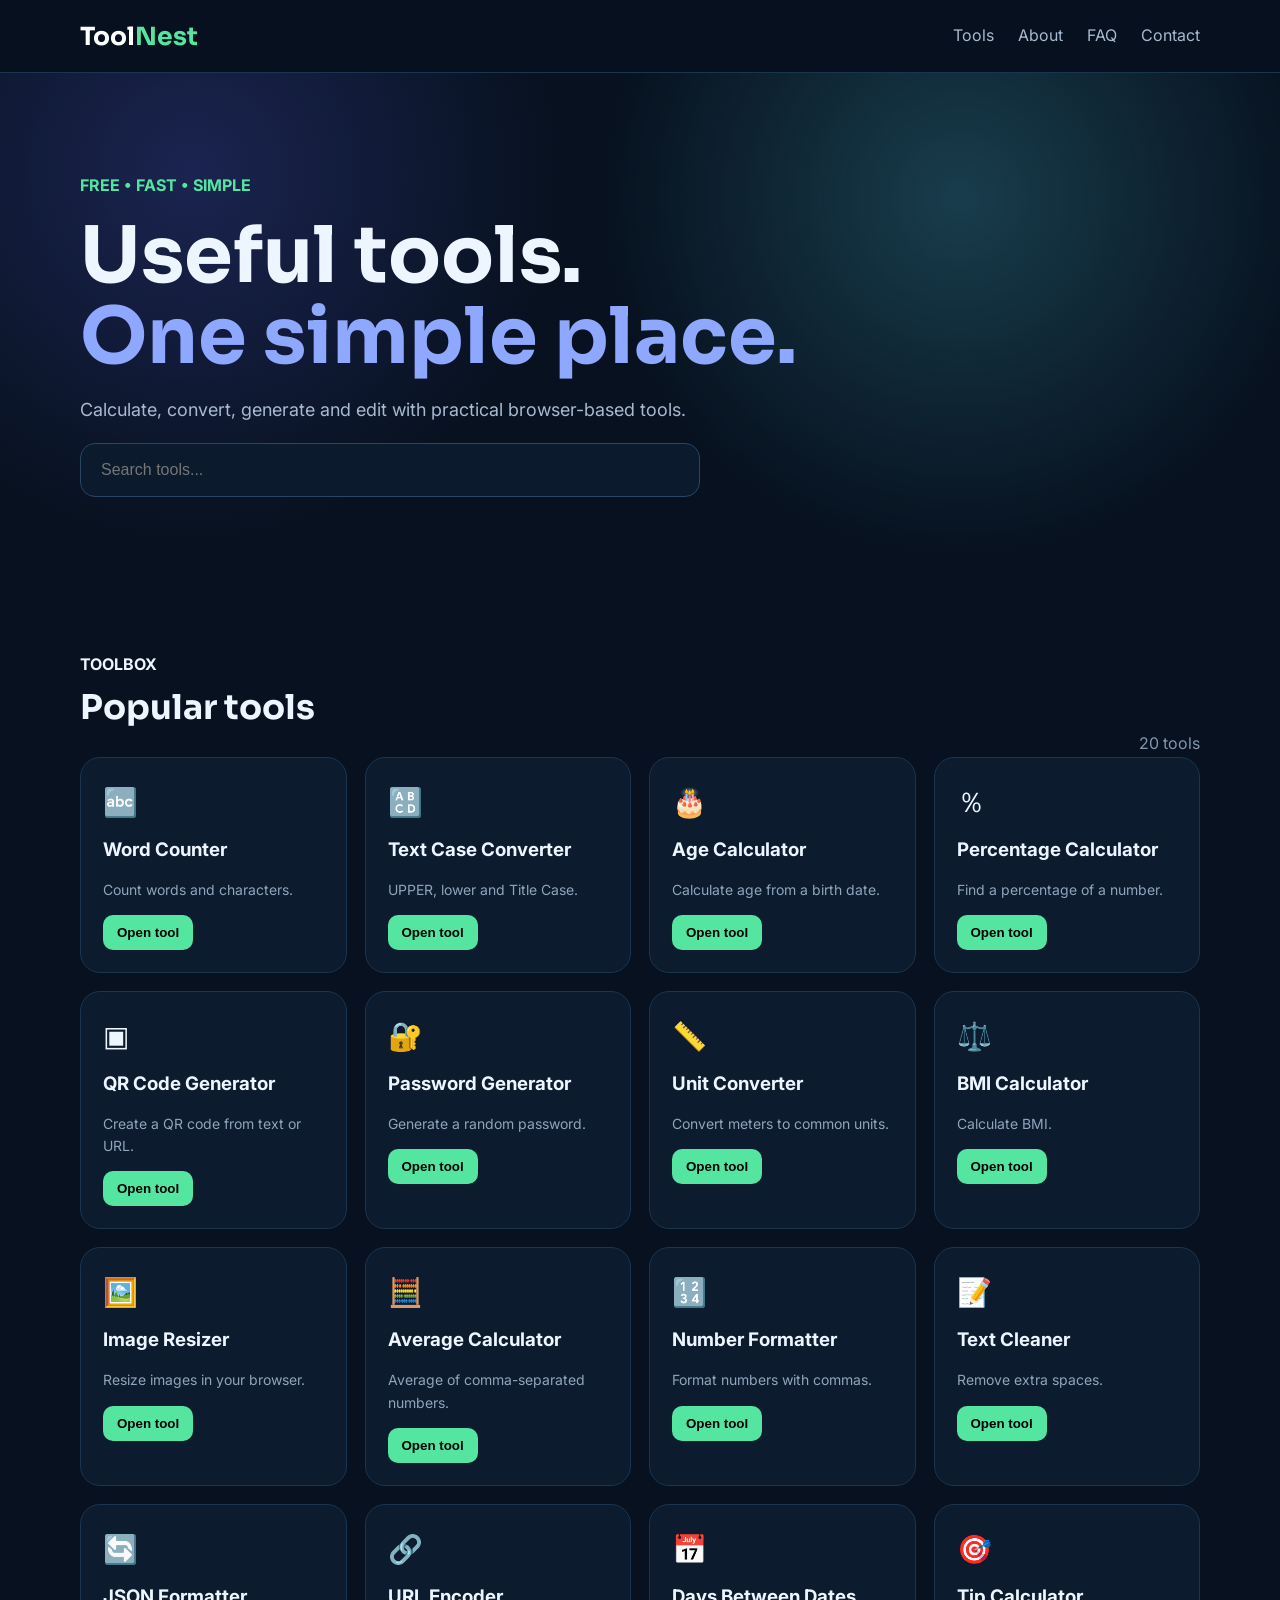
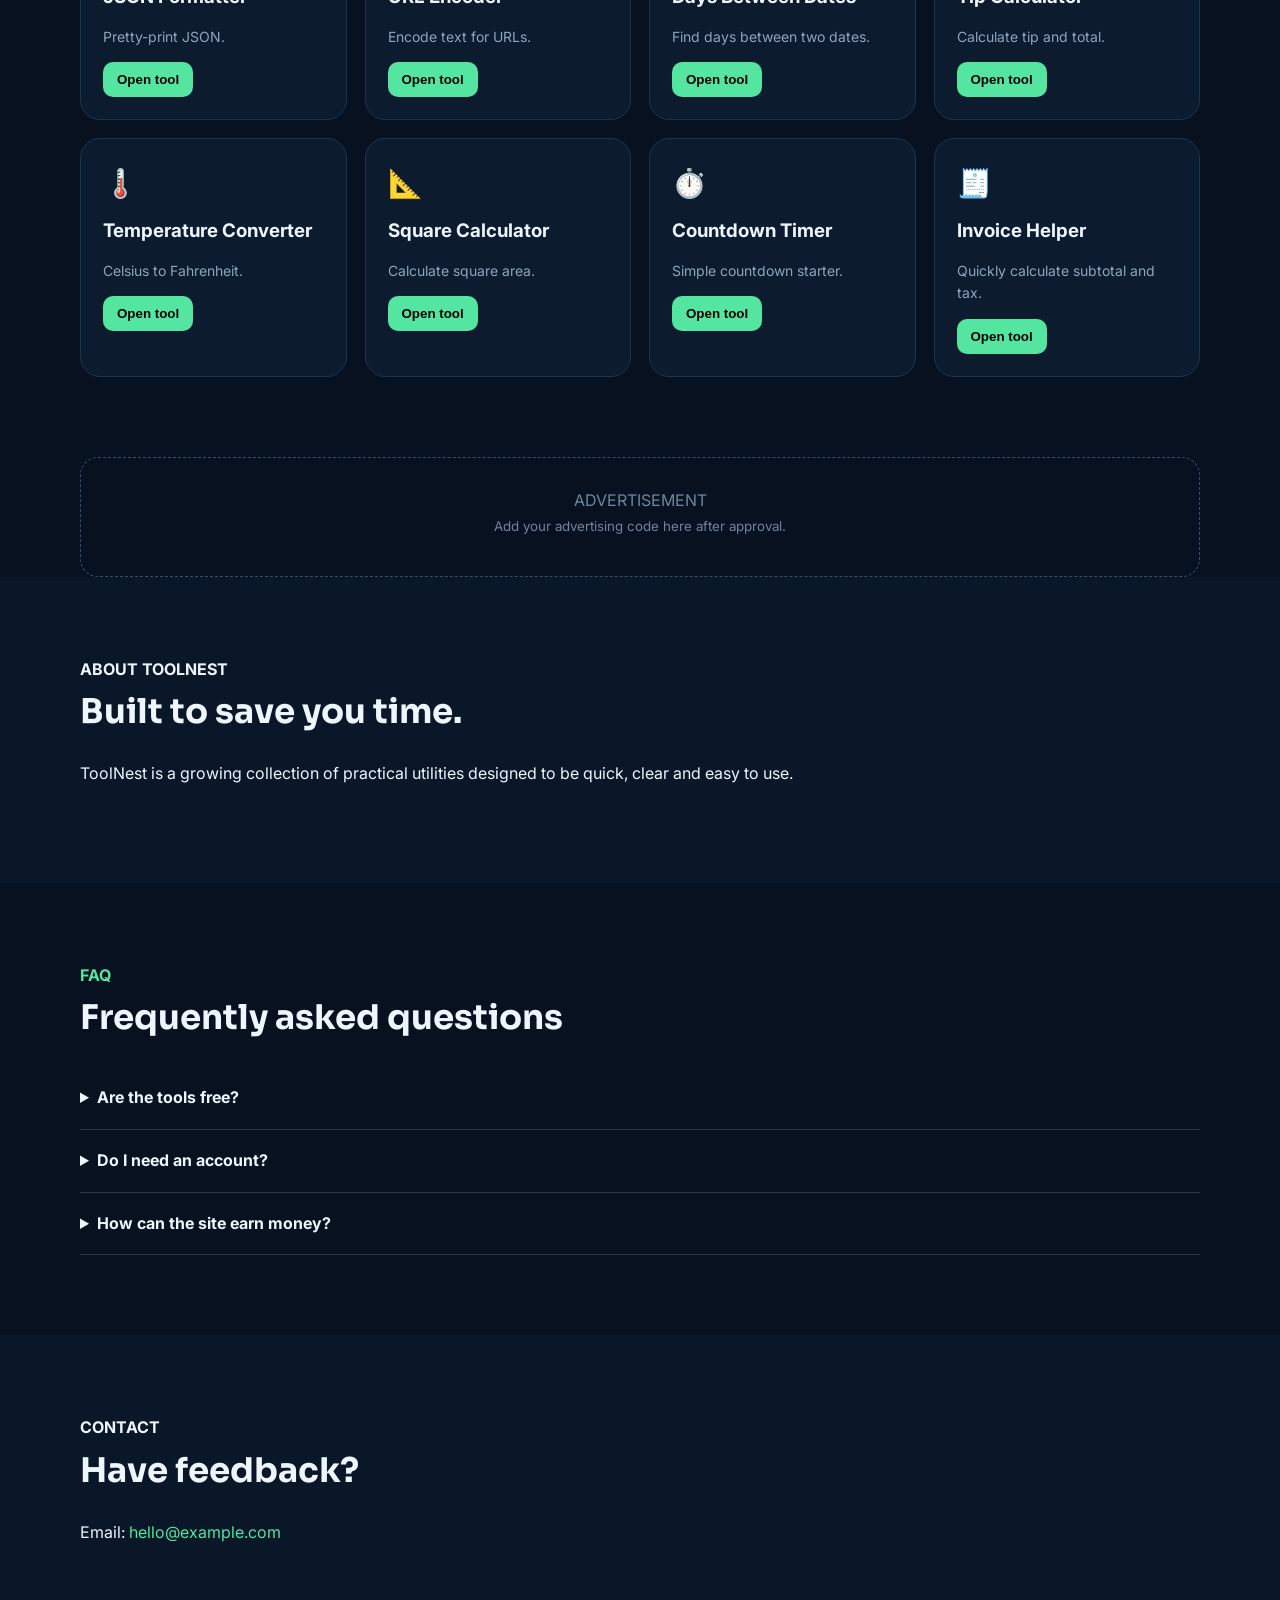
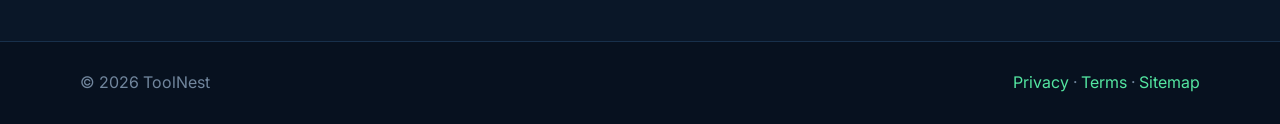
==== index.html @ 3f9b8e2f "Add files via upload" ====
<!doctype html><html lang="en"><head><meta charset="utf-8"><meta name="viewport" content="width=device-width,initial-scale=1"><title>ToolNest — Free Online Tools</title><meta name="description" content="Fast, simple and free online tools for everyday tasks."><meta name="robots" content="index,follow"><link rel="stylesheet" href="style.css"></head><body>
<header><div class="wrap nav"><a class="logo" href="#">Tool<span>Nest</span></a><nav><a href="#tools">Tools</a><a href="#about">About</a><a href="#faq">FAQ</a><a href="#contact">Contact</a></nav></div></header>
<section class="hero"><div class="wrap"><b>FREE • FAST • SIMPLE</b><h1>Useful tools.<br><span>One simple place.</span></h1><p>Calculate, convert, generate and edit with practical browser-based tools.</p><input id="search" placeholder="Search tools..."></div></section>
<section id="tools" class="wrap section"><div class="head"><div><b>TOOLBOX</b><h2>Popular tools</h2></div><span id="count"></span></div><div id="grid" class="grid"></div></section>
<div class="adbox wrap">ADVERTISEMENT<br><small>Add your advertising code here after approval.</small></div>
<section id="about" class="alt section"><div class="wrap"><b>ABOUT TOOLNEST</b><h2>Built to save you time.</h2><p>ToolNest is a growing collection of practical utilities designed to be quick, clear and easy to use.</p></div></section>
<section id="faq" class="wrap section"><b>FAQ</b><h2>Frequently asked questions</h2><details><summary>Are the tools free?</summary><p>Yes, the starter tools are free to use.</p></details><details><summary>Do I need an account?</summary><p>No account is required for the current tools.</p></details><details><summary>How can the site earn money?</summary><p>Advertising may be added after meeting the relevant platform requirements and policies.</p></details></section>
<section id="contact" class="alt section"><div class="wrap"><b>CONTACT</b><h2>Have feedback?</h2><p>Email: <a href="mailto:hello@example.com">hello@example.com</a></p></div></section>
<footer><div class="wrap"><span>© 2026 ToolNest</span><span><a href="privacy.html">Privacy</a> · <a href="terms.html">Terms</a> · <a href="sitemap.xml">Sitemap</a></span></div></footer><script src="script.js"></script></body></html>
---- style.css ----
@import url('https://fonts.googleapis.com/css2?family=Inter:wght@400;600;700;800&family=Sora:wght@600;700&display=swap');*{box-sizing:border-box}html{scroll-behavior:smooth}body{margin:0;background:#07111f;color:#edf5ff;font-family:Inter,Arial;line-height:1.6}a{color:#54e6a1;text-decoration:none}.wrap{width:min(1120px,92%);margin:auto}header{position:sticky;top:0;z-index:5;background:#07111fe8;backdrop-filter:blur(14px);border-bottom:1px solid #1a3550}.nav{height:72px;display:flex;justify-content:space-between;align-items:center}.logo{font:700 25px Sora;color:white}.logo span,.hero b,.section>b{color:#54e6a1}nav{display:flex;gap:24px}nav a{color:#a9bad0}.hero{padding:100px 0 75px;background:radial-gradient(circle at 75% 25%,#183d4c,transparent 35%),radial-gradient(circle at 15% 20%,#1b2450,transparent 32%)}.hero h1{font:700 clamp(44px,7vw,78px)/1.05 Sora;margin:16px 0}.hero h1 span{color:#8ea8ff}.hero p{max-width:650px;color:#a9bad0;font-size:18px}.hero input{width:min(620px,100%);padding:17px 20px;border:1px solid #294663;border-radius:15px;background:#0b1a2d;color:white;font-size:16px;outline:0}.section{padding:80px 0}.section h2{font:700 34px Sora;margin:8px 0 28px}.head{display:flex;justify-content:space-between;align-items:end}.head>span{color:#8297ae}.grid{display:grid;grid-template-columns:repeat(4,1fr);gap:18px}.card{background:#0c1b2e;border:1px solid #1b3550;border-radius:20px;padding:22px;min-height:185px;transition:.2s}.card:hover{transform:translateY(-4px);border-color:#54e6a1}.icon{font-size:28px}.card h3{margin:10px 0 5px}.card p{color:#8fa5bc;font-size:14px}.card button{border:0;border-radius:10px;padding:10px 14px;background:#54e6a1;font-weight:800;cursor:pointer}.adbox{min-height:120px;border:1px dashed #31506d;border-radius:18px;text-align:center;padding:30px;color:#6f859d}.alt{background:#0a1728}.alt .wrap{width:min(1120px,92%)}details{padding:18px 0;border-bottom:1px solid #213a55}summary{cursor:pointer;font-weight:700}details p{color:#8fa5bc}footer{border-top:1px solid #18304b;padding:28px 0;color:#71869d}footer .wrap{display:flex;justify-content:space-between}@media(max-width:900px){.grid{grid-template-columns:repeat(2,1fr)}}@media(max-width:600px){nav{gap:12px;font-size:13px}.hero{padding:70px 0 50px}.grid{grid-template-columns:1fr}footer .wrap{flex-direction:column;gap:12px}}
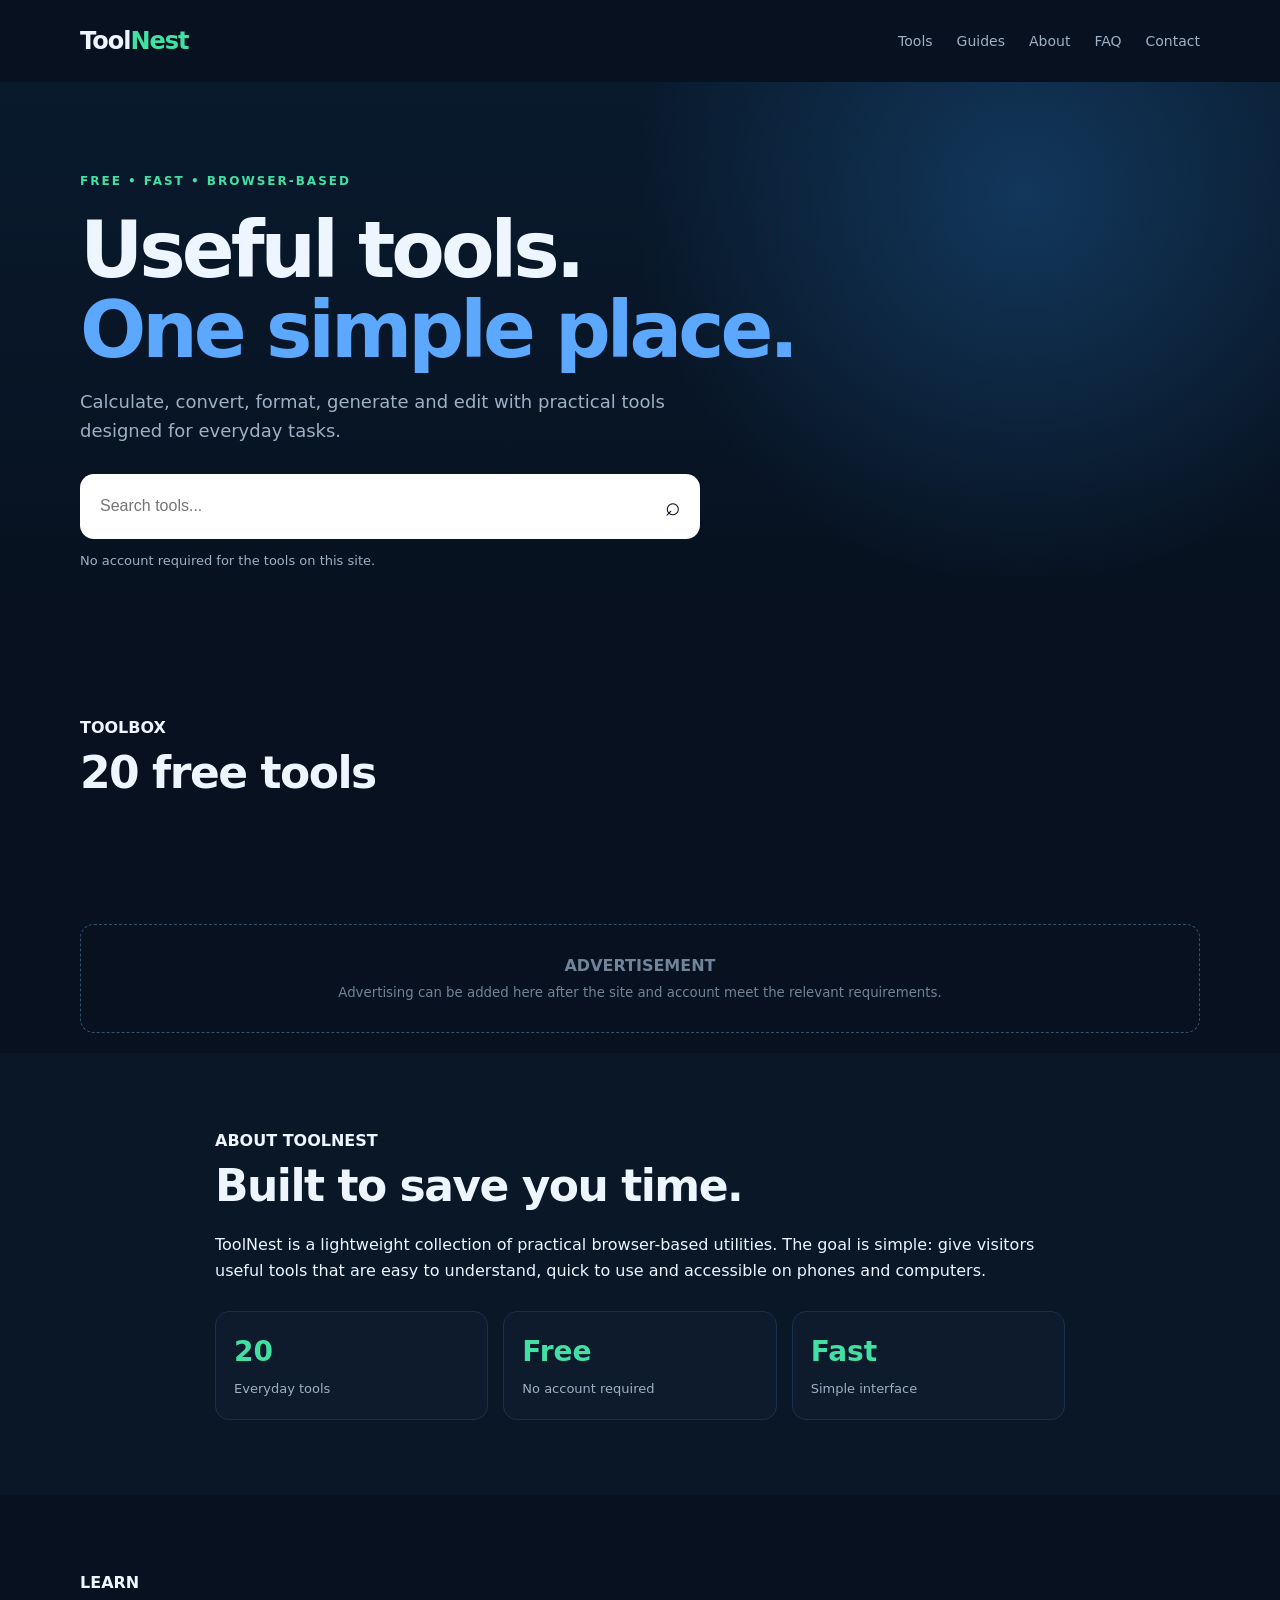
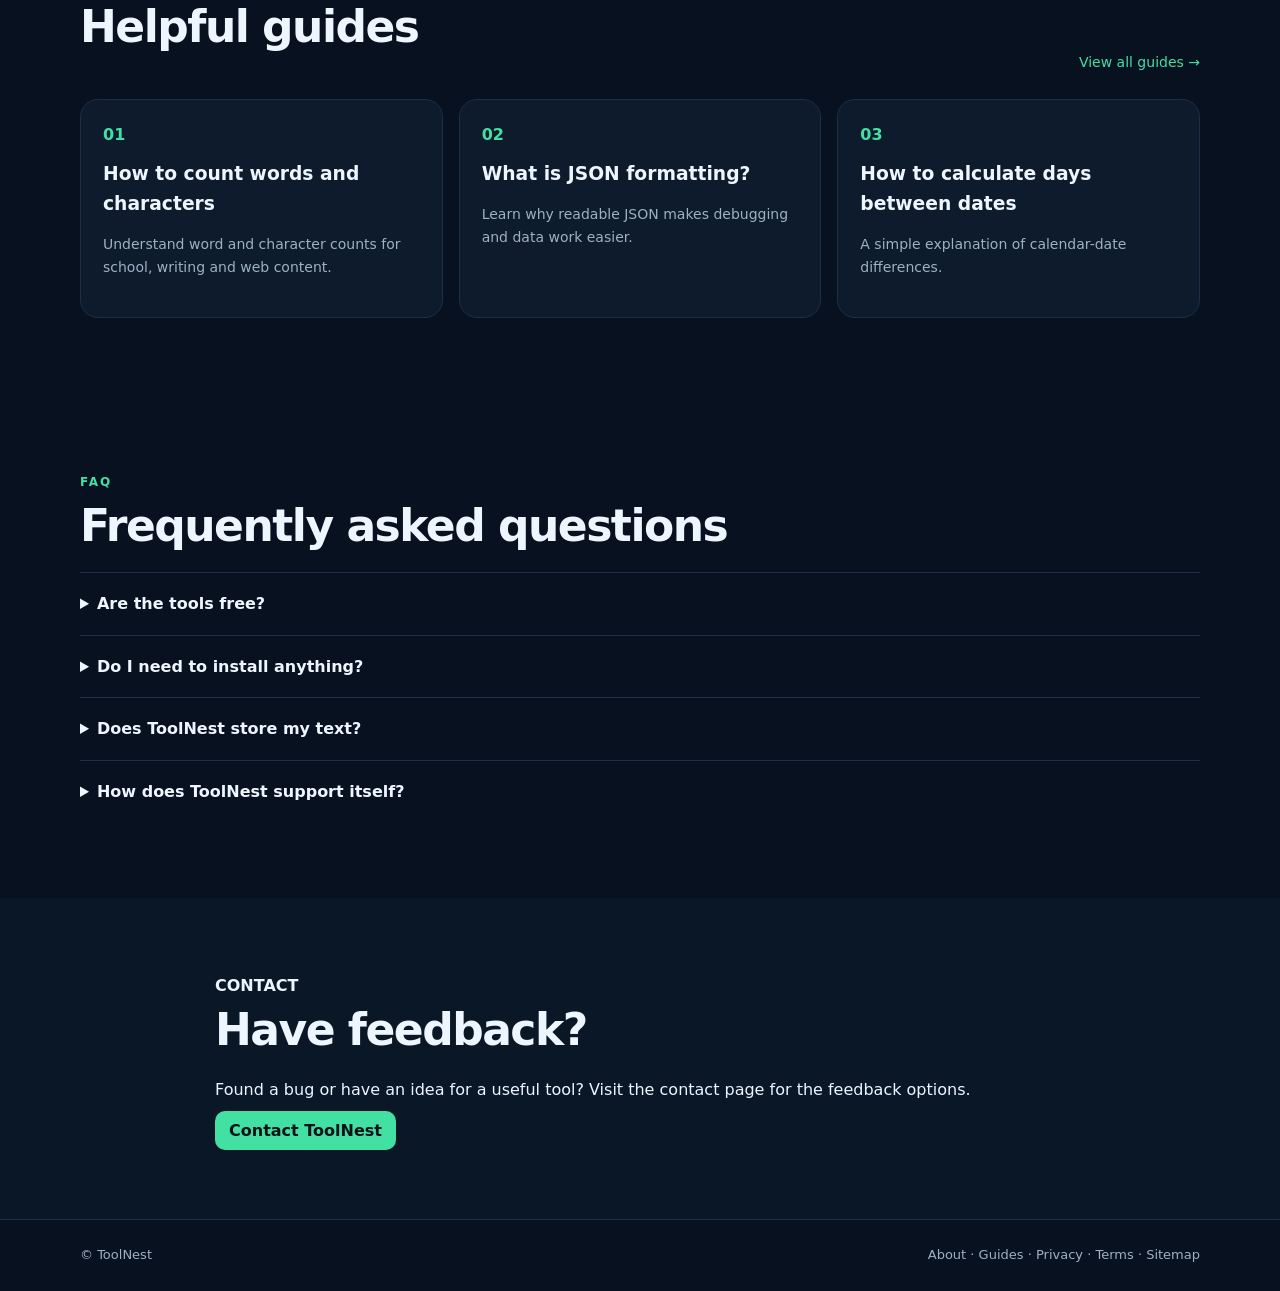
==== commit 8628a06d: "Prepare toolnest website" ====
--- a/index.html
+++ b/index.html
@@ -1,9 +1,24 @@
-<!doctype html><html lang="en"><head><meta charset="utf-8"><meta name="viewport" content="width=device-width,initial-scale=1"><title>ToolNest — Free Online Tools</title><meta name="description" content="Fast, simple and free online tools for everyday tasks."><meta name="robots" content="index,follow"><link rel="stylesheet" href="style.css"></head><body>
-<header><div class="wrap nav"><a class="logo" href="#">Tool<span>Nest</span></a><nav><a href="#tools">Tools</a><a href="#about">About</a><a href="#faq">FAQ</a><a href="#contact">Contact</a></nav></div></header>
-<section class="hero"><div class="wrap"><b>FREE • FAST • SIMPLE</b><h1>Useful tools.<br><span>One simple place.</span></h1><p>Calculate, convert, generate and edit with practical browser-based tools.</p><input id="search" placeholder="Search tools..."></div></section>
-<section id="tools" class="wrap section"><div class="head"><div><b>TOOLBOX</b><h2>Popular tools</h2></div><span id="count"></span></div><div id="grid" class="grid"></div></section>
-<div class="adbox wrap">ADVERTISEMENT<br><small>Add your advertising code here after approval.</small></div>
-<section id="about" class="alt section"><div class="wrap"><b>ABOUT TOOLNEST</b><h2>Built to save you time.</h2><p>ToolNest is a growing collection of practical utilities designed to be quick, clear and easy to use.</p></div></section>
-<section id="faq" class="wrap section"><b>FAQ</b><h2>Frequently asked questions</h2><details><summary>Are the tools free?</summary><p>Yes, the starter tools are free to use.</p></details><details><summary>Do I need an account?</summary><p>No account is required for the current tools.</p></details><details><summary>How can the site earn money?</summary><p>Advertising may be added after meeting the relevant platform requirements and policies.</p></details></section>
-<section id="contact" class="alt section"><div class="wrap"><b>CONTACT</b><h2>Have feedback?</h2><p>Email: <a href="mailto:hello@example.com">hello@example.com</a></p></div></section>
-<footer><div class="wrap"><span>© 2026 ToolNest</span><span><a href="privacy.html">Privacy</a> · <a href="terms.html">Terms</a> · <a href="sitemap.xml">Sitemap</a></span></div></footer><script src="script.js"></script></body></html>+<!doctype html>
+<html lang="en">
+<head>
+<meta charset="utf-8"><meta name="viewport" content="width=device-width,initial-scale=1">
+<title>ToolNest — Free Online Tools for Everyday Tasks</title>
+<meta name="description" content="ToolNest provides free browser-based tools for text, numbers, dates, images, conversions and everyday productivity. No account required.">
+<meta name="robots" content="index,follow">
+<link rel="canonical" href="https://toolnest-three-kappa.vercel.app/">
+<meta property="og:title" content="ToolNest — Free Online Tools">
+<meta property="og:description" content="Fast, simple browser-based tools for everyday tasks.">
+<meta property="og:type" content="website">
+<link rel="stylesheet" href="style.css">
+</head>
+<body>
+<header><div class="wrap nav"><a class="logo" href="index.html">Tool<span>Nest</span></a><nav><a href="#tools">Tools</a><a href="guides.html">Guides</a><a href="#about">About</a><a href="#faq">FAQ</a><a href="contact.html">Contact</a></nav></div></header>
+<section class="hero"><div class="wrap"><b>FREE • FAST • BROWSER-BASED</b><h1>Useful tools.<br><span>One simple place.</span></h1><p>Calculate, convert, format, generate and edit with practical tools designed for everyday tasks.</p><div class="searchbox"><input id="search" aria-label="Search tools" placeholder="Search tools..."><span>⌕</span></div><p class="hero-note">No account required for the tools on this site.</p></div></section>
+<section id="tools" class="wrap section"><div class="head"><div><b>TOOLBOX</b><h2>20 free tools</h2></div><span id="count"></span></div><div id="grid" class="grid"></div></section>
+<div class="adbox wrap" aria-label="Advertisement placeholder"><strong>ADVERTISEMENT</strong><br><small>Advertising can be added here after the site and account meet the relevant requirements.</small></div>
+<section id="about" class="alt section"><div class="wrap narrow"><b>ABOUT TOOLNEST</b><h2>Built to save you time.</h2><p>ToolNest is a lightweight collection of practical browser-based utilities. The goal is simple: give visitors useful tools that are easy to understand, quick to use and accessible on phones and computers.</p><div class="feature-row"><div><strong>20</strong><span>Everyday tools</span></div><div><strong>Free</strong><span>No account required</span></div><div><strong>Fast</strong><span>Simple interface</span></div></div></div></section>
+<section class="wrap section"><div class="head"><div><b>LEARN</b><h2>Helpful guides</h2></div><a class="textlink" href="guides.html">View all guides →</a></div><div class="guide-grid"><a class="guide" href="guides.html#word-counter"><span>01</span><h3>How to count words and characters</h3><p>Understand word and character counts for school, writing and web content.</p></a><a class="guide" href="guides.html#json"><span>02</span><h3>What is JSON formatting?</h3><p>Learn why readable JSON makes debugging and data work easier.</p></a><a class="guide" href="guides.html#dates"><span>03</span><h3>How to calculate days between dates</h3><p>A simple explanation of calendar-date differences.</p></a></div></section>
+<section id="faq" class="wrap section"><b>FAQ</b><h2>Frequently asked questions</h2><details><summary>Are the tools free?</summary><p>Yes. The tools are designed to be free to use without creating an account.</p></details><details><summary>Do I need to install anything?</summary><p>No. Most tools run directly in your browser.</p></details><details><summary>Does ToolNest store my text?</summary><p>Most text calculations happen locally in your browser. The QR generator uses a third-party QR service to create the image, so do not enter sensitive information into that tool.</p></details><details><summary>How does ToolNest support itself?</summary><p>The site may use advertising or other clearly disclosed monetization methods when the relevant requirements are met.</p></details></section>
+<section id="contact" class="alt section"><div class="wrap narrow"><b>CONTACT</b><h2>Have feedback?</h2><p>Found a bug or have an idea for a useful tool? Visit the contact page for the feedback options.</p><a class="btn" href="contact.html">Contact ToolNest</a></div></section>
+<footer><div class="wrap"><span>© <span id="year"></span> ToolNest</span><span><a href="about.html">About</a> · <a href="guides.html">Guides</a> · <a href="privacy.html">Privacy</a> · <a href="terms.html">Terms</a> · <a href="sitemap.xml">Sitemap</a></span></div></footer>
+<script src="script.js"></script></body></html>
--- a/style.css
+++ b/style.css
@@ -1 +1 @@
-@import url('https://fonts.googleapis.com/css2?family=Inter:wght@400;600;700;800&family=Sora:wght@600;700&display=swap');*{box-sizing:border-box}html{scroll-behavior:smooth}body{margin:0;background:#07111f;color:#edf5ff;font-family:Inter,Arial;line-height:1.6}a{color:#54e6a1;text-decoration:none}.wrap{width:min(1120px,92%);margin:auto}header{position:sticky;top:0;z-index:5;background:#07111fe8;backdrop-filter:blur(14px);border-bottom:1px solid #1a3550}.nav{height:72px;display:flex;justify-content:space-between;align-items:center}.logo{font:700 25px Sora;color:white}.logo span,.hero b,.section>b{color:#54e6a1}nav{display:flex;gap:24px}nav a{color:#a9bad0}.hero{padding:100px 0 75px;background:radial-gradient(circle at 75% 25%,#183d4c,transparent 35%),radial-gradient(circle at 15% 20%,#1b2450,transparent 32%)}.hero h1{font:700 clamp(44px,7vw,78px)/1.05 Sora;margin:16px 0}.hero h1 span{color:#8ea8ff}.hero p{max-width:650px;color:#a9bad0;font-size:18px}.hero input{width:min(620px,100%);padding:17px 20px;border:1px solid #294663;border-radius:15px;background:#0b1a2d;color:white;font-size:16px;outline:0}.section{padding:80px 0}.section h2{font:700 34px Sora;margin:8px 0 28px}.head{display:flex;justify-content:space-between;align-items:end}.head>span{color:#8297ae}.grid{display:grid;grid-template-columns:repeat(4,1fr);gap:18px}.card{background:#0c1b2e;border:1px solid #1b3550;border-radius:20px;padding:22px;min-height:185px;transition:.2s}.card:hover{transform:translateY(-4px);border-color:#54e6a1}.icon{font-size:28px}.card h3{margin:10px 0 5px}.card p{color:#8fa5bc;font-size:14px}.card button{border:0;border-radius:10px;padding:10px 14px;background:#54e6a1;font-weight:800;cursor:pointer}.adbox{min-height:120px;border:1px dashed #31506d;border-radius:18px;text-align:center;padding:30px;color:#6f859d}.alt{background:#0a1728}.alt .wrap{width:min(1120px,92%)}details{padding:18px 0;border-bottom:1px solid #213a55}summary{cursor:pointer;font-weight:700}details p{color:#8fa5bc}footer{border-top:1px solid #18304b;padding:28px 0;color:#71869d}footer .wrap{display:flex;justify-content:space-between}@media(max-width:900px){.grid{grid-template-columns:repeat(2,1fr)}}@media(max-width:600px){nav{gap:12px;font-size:13px}.hero{padding:70px 0 50px}.grid{grid-template-columns:1fr}footer .wrap{flex-direction:column;gap:12px}}+:root{--bg:#07111f;--panel:#0d1b2d;--panel2:#10243a;--text:#edf5ff;--muted:#9fb0c5;--accent:#43e0a4;--blue:#5ca8ff;--line:#1b3048}*{box-sizing:border-box}html{scroll-behavior:smooth}body{margin:0;background:var(--bg);color:var(--text);font-family:Inter,system-ui,-apple-system,Segoe UI,sans-serif;line-height:1.6}a{color:inherit;text-decoration:none}.wrap{width:min(1120px,92%);margin:auto}.nav{display:flex;justify-content:space-between;align-items:center;padding:22px 0}.logo{font-size:24px;font-weight:900;letter-spacing:-1px}.logo span{color:var(--accent)}nav{display:flex;gap:24px;color:var(--muted);font-size:14px}nav a:hover,.textlink:hover{color:var(--accent)}.hero{padding:85px 0 55px;background:radial-gradient(circle at 80% 20%,#12375b 0,transparent 35%),linear-gradient(180deg,#091a2d,#07111f)}.hero b,.section>b{font-size:12px;letter-spacing:2px;color:var(--accent)}h1{font-size:clamp(44px,8vw,78px);line-height:1.02;letter-spacing:-4px;margin:18px 0}h1 span{color:var(--blue)}h2{font-size:clamp(28px,4vw,44px);line-height:1.1;margin:8px 0 22px;letter-spacing:-1.5px}.hero p{max-width:650px;color:var(--muted);font-size:18px}.searchbox{display:flex;max-width:620px;background:#fff;border-radius:14px;padding:5px;margin-top:28px}.searchbox input{flex:1;border:0;outline:0;padding:15px;background:transparent;font-size:16px}.searchbox span{color:#07111f;font-size:26px;padding:7px 14px}.hero-note{font-size:13px!important;margin-top:12px}.section{padding:75px 0}.head{display:flex;justify-content:space-between;align-items:end;margin-bottom:25px}.head>span{color:var(--muted);font-size:14px}.grid{display:grid;grid-template-columns:repeat(4,1fr);gap:16px}.card,.guide{background:var(--panel);border:1px solid var(--line);border-radius:18px;padding:22px;transition:.2s}.card:hover,.guide:hover{transform:translateY(-3px);border-color:#315477}.card .icon{font-size:30px}.card h3{margin:14px 0 6px}.card p,.guide p{color:var(--muted);font-size:14px;min-height:48px}.card button,.btn,.button-row button,.tool-ui>button{border:0;background:var(--accent);color:#061218;font-weight:800;border-radius:10px;padding:10px 14px;cursor:pointer}.adbox{margin:5px auto 20px;text-align:center;border:1px dashed #36516e;color:#71849a;padding:28px;border-radius:14px}.alt{background:#0a1727}.narrow{max-width:850px}.feature-row{display:flex;gap:15px;margin-top:28px}.feature-row div{flex:1;background:var(--panel);border:1px solid var(--line);padding:18px;border-radius:14px}.feature-row strong{display:block;font-size:28px;color:var(--accent)}.feature-row span{color:var(--muted);font-size:13px}.guide-grid{display:grid;grid-template-columns:repeat(3,1fr);gap:16px}.guide{display:block}.guide span{color:var(--accent);font-weight:800}.guide h3{margin:12px 0 4px}.textlink{color:var(--accent);font-size:14px}.faq{}.faq details,details{border-top:1px solid var(--line);padding:18px 0}summary{cursor:pointer;font-weight:700}details p{color:var(--muted)}footer{border-top:1px solid var(--line);padding:25px 0;color:var(--muted);font-size:13px}footer .wrap{display:flex;justify-content:space-between;gap:20px}footer a:hover{color:var(--accent)}.modal{position:fixed;inset:0;background:#000b;display:grid;place-items:center;padding:18px;z-index:20}.modal-card{width:min(650px,100%);max-height:90vh;overflow:auto;background:var(--panel2);border:1px solid #315477;border-radius:20px;padding:25px;position:relative}.close{position:absolute;right:15px;top:12px;border:0;background:transparent;color:#fff;font-size:30px;cursor:pointer}.tool-ui{display:grid;gap:12px}.tool-ui input,.tool-ui textarea{width:100%;border:1px solid #315477;background:#07111f;color:#fff;border-radius:10px;padding:12px;font:inherit}.tool-ui label{display:grid;gap:6px;color:var(--muted);font-size:13px}.button-row{display:flex;gap:8px;flex-wrap:wrap}.button-row button{background:#19324e;color:#fff}.result{background:#07111f;border:1px solid var(--line);border-radius:10px;padding:14px;white-space:pre-wrap;word-break:break-word}.stats{display:grid;grid-template-columns:repeat(2,1fr);gap:8px}.stats span{background:#07111f;padding:10px;border-radius:8px;color:var(--muted)}.qr{max-width:300px;display:block;margin:auto}.timer{text-align:center;font-size:64px;font-weight:900;letter-spacing:3px}.timer-row{display:flex;gap:8px;flex-wrap:wrap}.timer-row input{max-width:120px}.article{max-width:820px}.article h1{font-size:48px;letter-spacing:-2px}.article h2{font-size:28px;margin-top:38px}.article p,.article li{color:var(--muted)}.article li{margin:8px 0}@media(max-width:900px){.grid{grid-template-columns:repeat(2,1fr)}}@media(max-width:650px){nav{gap:10px;font-size:12px}.hero{padding-top:50px}h1{letter-spacing:-2px}.grid,.guide-grid{grid-template-columns:1fr}.feature-row{flex-direction:column}.head{align-items:start;gap:10px;flex-direction:column}footer .wrap{flex-direction:column}.article h1{font-size:38px}}
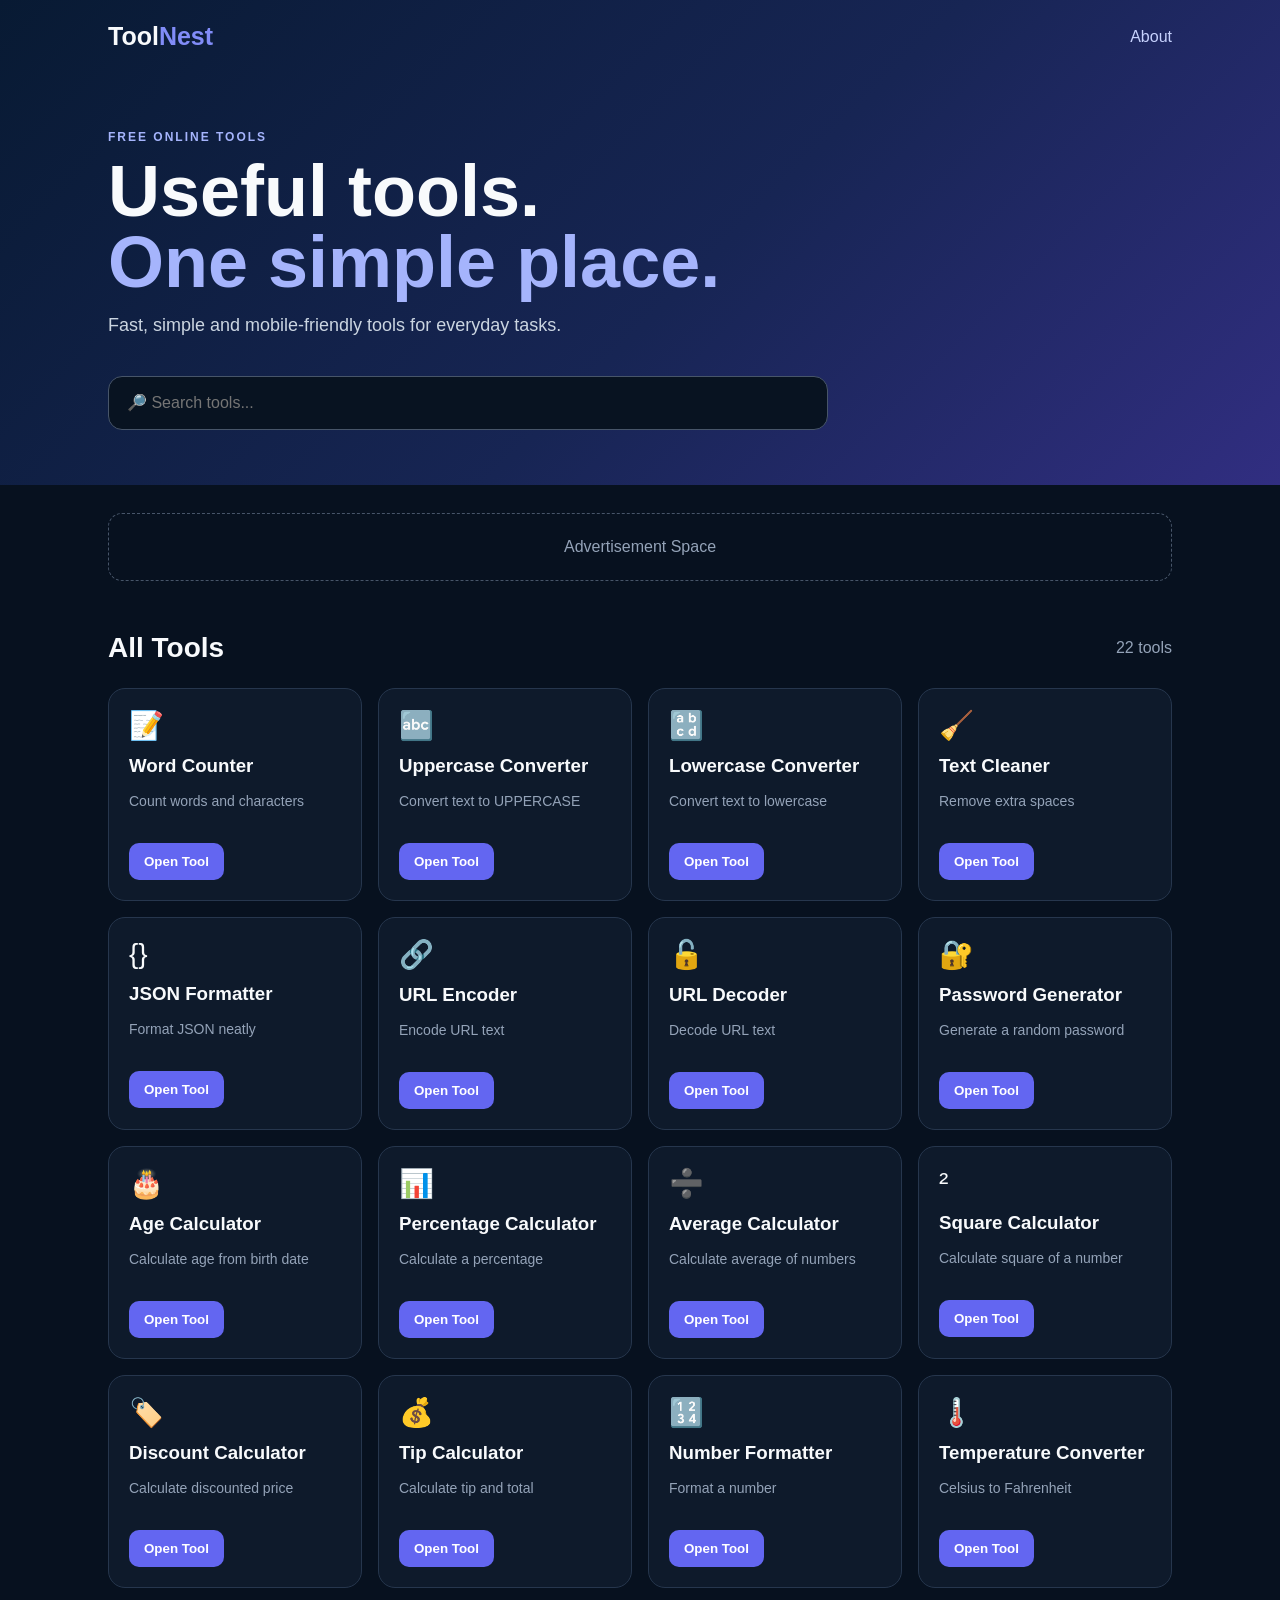
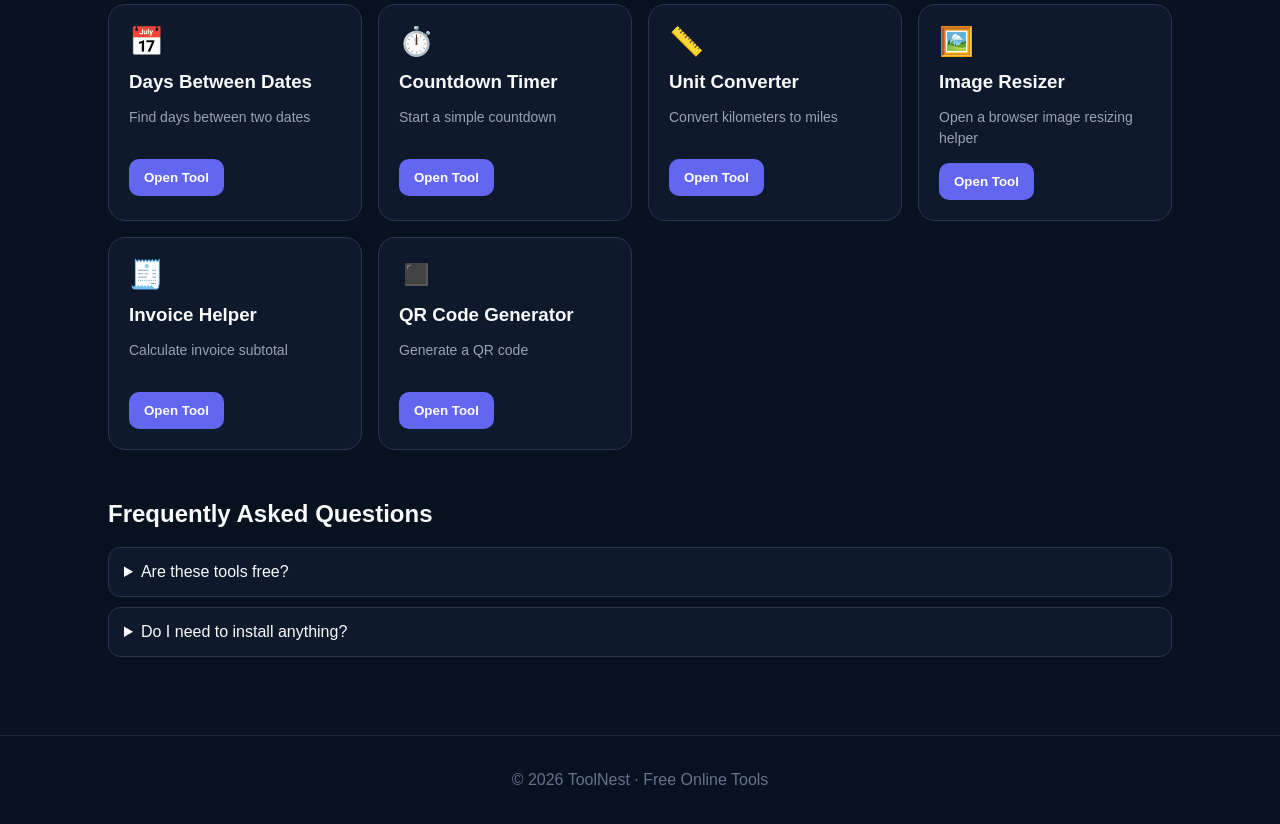
==== commit 72e6c363: "Toolnest2 Update a toolnest website" ====
--- a/index.html
+++ b/index.html
@@ -1,24 +1,32 @@
 <!doctype html>
 <html lang="en">
 <head>
-<meta charset="utf-8"><meta name="viewport" content="width=device-width,initial-scale=1">
-<title>ToolNest — Free Online Tools for Everyday Tasks</title>
-<meta name="description" content="ToolNest provides free browser-based tools for text, numbers, dates, images, conversions and everyday productivity. No account required.">
-<meta name="robots" content="index,follow">
-<link rel="canonical" href="https://toolnest-three-kappa.vercel.app/">
-<meta property="og:title" content="ToolNest — Free Online Tools">
-<meta property="og:description" content="Fast, simple browser-based tools for everyday tasks.">
-<meta property="og:type" content="website">
+<meta charset="UTF-8">
+<meta name="viewport" content="width=device-width,initial-scale=1">
+<title>ToolNest — Free Online Tools</title>
 <link rel="stylesheet" href="style.css">
 </head>
 <body>
-<header><div class="wrap nav"><a class="logo" href="index.html">Tool<span>Nest</span></a><nav><a href="#tools">Tools</a><a href="guides.html">Guides</a><a href="#about">About</a><a href="#faq">FAQ</a><a href="contact.html">Contact</a></nav></div></header>
-<section class="hero"><div class="wrap"><b>FREE • FAST • BROWSER-BASED</b><h1>Useful tools.<br><span>One simple place.</span></h1><p>Calculate, convert, format, generate and edit with practical tools designed for everyday tasks.</p><div class="searchbox"><input id="search" aria-label="Search tools" placeholder="Search tools..."><span>⌕</span></div><p class="hero-note">No account required for the tools on this site.</p></div></section>
-<section id="tools" class="wrap section"><div class="head"><div><b>TOOLBOX</b><h2>20 free tools</h2></div><span id="count"></span></div><div id="grid" class="grid"></div></section>
-<div class="adbox wrap" aria-label="Advertisement placeholder"><strong>ADVERTISEMENT</strong><br><small>Advertising can be added here after the site and account meet the relevant requirements.</small></div>
-<section id="about" class="alt section"><div class="wrap narrow"><b>ABOUT TOOLNEST</b><h2>Built to save you time.</h2><p>ToolNest is a lightweight collection of practical browser-based utilities. The goal is simple: give visitors useful tools that are easy to understand, quick to use and accessible on phones and computers.</p><div class="feature-row"><div><strong>20</strong><span>Everyday tools</span></div><div><strong>Free</strong><span>No account required</span></div><div><strong>Fast</strong><span>Simple interface</span></div></div></div></section>
-<section class="wrap section"><div class="head"><div><b>LEARN</b><h2>Helpful guides</h2></div><a class="textlink" href="guides.html">View all guides →</a></div><div class="guide-grid"><a class="guide" href="guides.html#word-counter"><span>01</span><h3>How to count words and characters</h3><p>Understand word and character counts for school, writing and web content.</p></a><a class="guide" href="guides.html#json"><span>02</span><h3>What is JSON formatting?</h3><p>Learn why readable JSON makes debugging and data work easier.</p></a><a class="guide" href="guides.html#dates"><span>03</span><h3>How to calculate days between dates</h3><p>A simple explanation of calendar-date differences.</p></a></div></section>
-<section id="faq" class="wrap section"><b>FAQ</b><h2>Frequently asked questions</h2><details><summary>Are the tools free?</summary><p>Yes. The tools are designed to be free to use without creating an account.</p></details><details><summary>Do I need to install anything?</summary><p>No. Most tools run directly in your browser.</p></details><details><summary>Does ToolNest store my text?</summary><p>Most text calculations happen locally in your browser. The QR generator uses a third-party QR service to create the image, so do not enter sensitive information into that tool.</p></details><details><summary>How does ToolNest support itself?</summary><p>The site may use advertising or other clearly disclosed monetization methods when the relevant requirements are met.</p></details></section>
-<section id="contact" class="alt section"><div class="wrap narrow"><b>CONTACT</b><h2>Have feedback?</h2><p>Found a bug or have an idea for a useful tool? Visit the contact page for the feedback options.</p><a class="btn" href="contact.html">Contact ToolNest</a></div></section>
-<footer><div class="wrap"><span>© <span id="year"></span> ToolNest</span><span><a href="about.html">About</a> · <a href="guides.html">Guides</a> · <a href="privacy.html">Privacy</a> · <a href="terms.html">Terms</a> · <a href="sitemap.xml">Sitemap</a></span></div></footer>
-<script src="script.js"></script></body></html>
+<header class="hero">
+  <nav><div class="logo">Tool<span>Nest</span></div><a href="about.html">About</a></nav>
+  <div class="hero-content">
+    <p class="badge">FREE ONLINE TOOLS</p>
+    <h1>Useful tools.<br><span>One simple place.</span></h1>
+    <p>Fast, simple and mobile-friendly tools for everyday tasks.</p>
+    <input id="search" class="search" placeholder="🔎 Search tools..." autocomplete="off">
+  </div>
+</header>
+<main class="container">
+  <div class="ad">Advertisement Space</div>
+  <div class="section-head"><h2>All Tools</h2><span id="count"></span></div>
+  <div id="tools" class="tools"></div>
+  <section class="faq">
+    <h2>Frequently Asked Questions</h2>
+    <details><summary>Are these tools free?</summary><p>Yes. The tools are designed for free browser-based use.</p></details>
+    <details><summary>Do I need to install anything?</summary><p>No. Most tools work directly in your browser.</p></details>
+  </section>
+</main>
+<footer>© 2026 ToolNest · Free Online Tools</footer>
+<script src="script.js"></script>
+</body>
+</html>
--- a/style.css
+++ b/style.css
@@ -1 +1 @@
-:root{--bg:#07111f;--panel:#0d1b2d;--panel2:#10243a;--text:#edf5ff;--muted:#9fb0c5;--accent:#43e0a4;--blue:#5ca8ff;--line:#1b3048}*{box-sizing:border-box}html{scroll-behavior:smooth}body{margin:0;background:var(--bg);color:var(--text);font-family:Inter,system-ui,-apple-system,Segoe UI,sans-serif;line-height:1.6}a{color:inherit;text-decoration:none}.wrap{width:min(1120px,92%);margin:auto}.nav{display:flex;justify-content:space-between;align-items:center;padding:22px 0}.logo{font-size:24px;font-weight:900;letter-spacing:-1px}.logo span{color:var(--accent)}nav{display:flex;gap:24px;color:var(--muted);font-size:14px}nav a:hover,.textlink:hover{color:var(--accent)}.hero{padding:85px 0 55px;background:radial-gradient(circle at 80% 20%,#12375b 0,transparent 35%),linear-gradient(180deg,#091a2d,#07111f)}.hero b,.section>b{font-size:12px;letter-spacing:2px;color:var(--accent)}h1{font-size:clamp(44px,8vw,78px);line-height:1.02;letter-spacing:-4px;margin:18px 0}h1 span{color:var(--blue)}h2{font-size:clamp(28px,4vw,44px);line-height:1.1;margin:8px 0 22px;letter-spacing:-1.5px}.hero p{max-width:650px;color:var(--muted);font-size:18px}.searchbox{display:flex;max-width:620px;background:#fff;border-radius:14px;padding:5px;margin-top:28px}.searchbox input{flex:1;border:0;outline:0;padding:15px;background:transparent;font-size:16px}.searchbox span{color:#07111f;font-size:26px;padding:7px 14px}.hero-note{font-size:13px!important;margin-top:12px}.section{padding:75px 0}.head{display:flex;justify-content:space-between;align-items:end;margin-bottom:25px}.head>span{color:var(--muted);font-size:14px}.grid{display:grid;grid-template-columns:repeat(4,1fr);gap:16px}.card,.guide{background:var(--panel);border:1px solid var(--line);border-radius:18px;padding:22px;transition:.2s}.card:hover,.guide:hover{transform:translateY(-3px);border-color:#315477}.card .icon{font-size:30px}.card h3{margin:14px 0 6px}.card p,.guide p{color:var(--muted);font-size:14px;min-height:48px}.card button,.btn,.button-row button,.tool-ui>button{border:0;background:var(--accent);color:#061218;font-weight:800;border-radius:10px;padding:10px 14px;cursor:pointer}.adbox{margin:5px auto 20px;text-align:center;border:1px dashed #36516e;color:#71849a;padding:28px;border-radius:14px}.alt{background:#0a1727}.narrow{max-width:850px}.feature-row{display:flex;gap:15px;margin-top:28px}.feature-row div{flex:1;background:var(--panel);border:1px solid var(--line);padding:18px;border-radius:14px}.feature-row strong{display:block;font-size:28px;color:var(--accent)}.feature-row span{color:var(--muted);font-size:13px}.guide-grid{display:grid;grid-template-columns:repeat(3,1fr);gap:16px}.guide{display:block}.guide span{color:var(--accent);font-weight:800}.guide h3{margin:12px 0 4px}.textlink{color:var(--accent);font-size:14px}.faq{}.faq details,details{border-top:1px solid var(--line);padding:18px 0}summary{cursor:pointer;font-weight:700}details p{color:var(--muted)}footer{border-top:1px solid var(--line);padding:25px 0;color:var(--muted);font-size:13px}footer .wrap{display:flex;justify-content:space-between;gap:20px}footer a:hover{color:var(--accent)}.modal{position:fixed;inset:0;background:#000b;display:grid;place-items:center;padding:18px;z-index:20}.modal-card{width:min(650px,100%);max-height:90vh;overflow:auto;background:var(--panel2);border:1px solid #315477;border-radius:20px;padding:25px;position:relative}.close{position:absolute;right:15px;top:12px;border:0;background:transparent;color:#fff;font-size:30px;cursor:pointer}.tool-ui{display:grid;gap:12px}.tool-ui input,.tool-ui textarea{width:100%;border:1px solid #315477;background:#07111f;color:#fff;border-radius:10px;padding:12px;font:inherit}.tool-ui label{display:grid;gap:6px;color:var(--muted);font-size:13px}.button-row{display:flex;gap:8px;flex-wrap:wrap}.button-row button{background:#19324e;color:#fff}.result{background:#07111f;border:1px solid var(--line);border-radius:10px;padding:14px;white-space:pre-wrap;word-break:break-word}.stats{display:grid;grid-template-columns:repeat(2,1fr);gap:8px}.stats span{background:#07111f;padding:10px;border-radius:8px;color:var(--muted)}.qr{max-width:300px;display:block;margin:auto}.timer{text-align:center;font-size:64px;font-weight:900;letter-spacing:3px}.timer-row{display:flex;gap:8px;flex-wrap:wrap}.timer-row input{max-width:120px}.article{max-width:820px}.article h1{font-size:48px;letter-spacing:-2px}.article h2{font-size:28px;margin-top:38px}.article p,.article li{color:var(--muted)}.article li{margin:8px 0}@media(max-width:900px){.grid{grid-template-columns:repeat(2,1fr)}}@media(max-width:650px){nav{gap:10px;font-size:12px}.hero{padding-top:50px}h1{letter-spacing:-2px}.grid,.guide-grid{grid-template-columns:1fr}.feature-row{flex-direction:column}.head{align-items:start;gap:10px;flex-direction:column}footer .wrap{flex-direction:column}.article h1{font-size:38px}}
+*{box-sizing:border-box}body{margin:0;background:#07111f;color:#f8fafc;font-family:Inter,Arial,sans-serif}a{color:#c7d2fe;text-decoration:none}.hero{background:linear-gradient(135deg,#081a33,#172554 55%,#312e81);padding-bottom:55px}nav{max-width:1100px;margin:auto;padding:22px 18px;display:flex;justify-content:space-between;align-items:center}.logo{font-size:25px;font-weight:800}.logo span{color:#818cf8}.hero-content{max-width:1100px;margin:auto;padding:45px 18px 0}.badge{letter-spacing:2px;color:#a5b4fc;font-size:12px;font-weight:bold}.hero h1{font-size:clamp(40px,7vw,72px);line-height:.98;margin:12px 0}.hero h1 span{color:#a5b4fc}.hero p:not(.badge){color:#cbd5e1;font-size:18px}.search{margin-top:22px;width:100%;max-width:720px;padding:17px 18px;border:1px solid #475569;border-radius:14px;background:#081321;color:#fff;font-size:16px;outline:none}.container{max-width:1100px;margin:auto;padding:28px 18px}.ad{padding:24px;text-align:center;border:1px dashed #475569;border-radius:14px;color:#94a3b8;margin-bottom:28px}.section-head{display:flex;justify-content:space-between;align-items:center}.section-head h2{font-size:28px}.section-head span{color:#94a3b8}.tools{display:grid;grid-template-columns:repeat(auto-fit,minmax(230px,1fr));gap:16px}.card{background:#0e1a2b;border:1px solid #26364d;border-radius:17px;padding:20px;transition:.2s}.card:hover{transform:translateY(-4px);border-color:#6366f1}.icon{font-size:28px}.card h3{margin:13px 0 8px}.card p{color:#94a3b8;font-size:14px;min-height:38px;line-height:1.5}button{background:#6366f1;color:white;border:0;border-radius:10px;padding:11px 15px;cursor:pointer;font-weight:700}button:hover{background:#818cf8}.faq{margin:50px 0}.faq details{background:#0e1a2b;border:1px solid #26364d;border-radius:12px;padding:15px;margin:10px 0}.faq p{color:#94a3b8}footer{text-align:center;padding:35px;color:#64748b;border-top:1px solid #1e293b}
